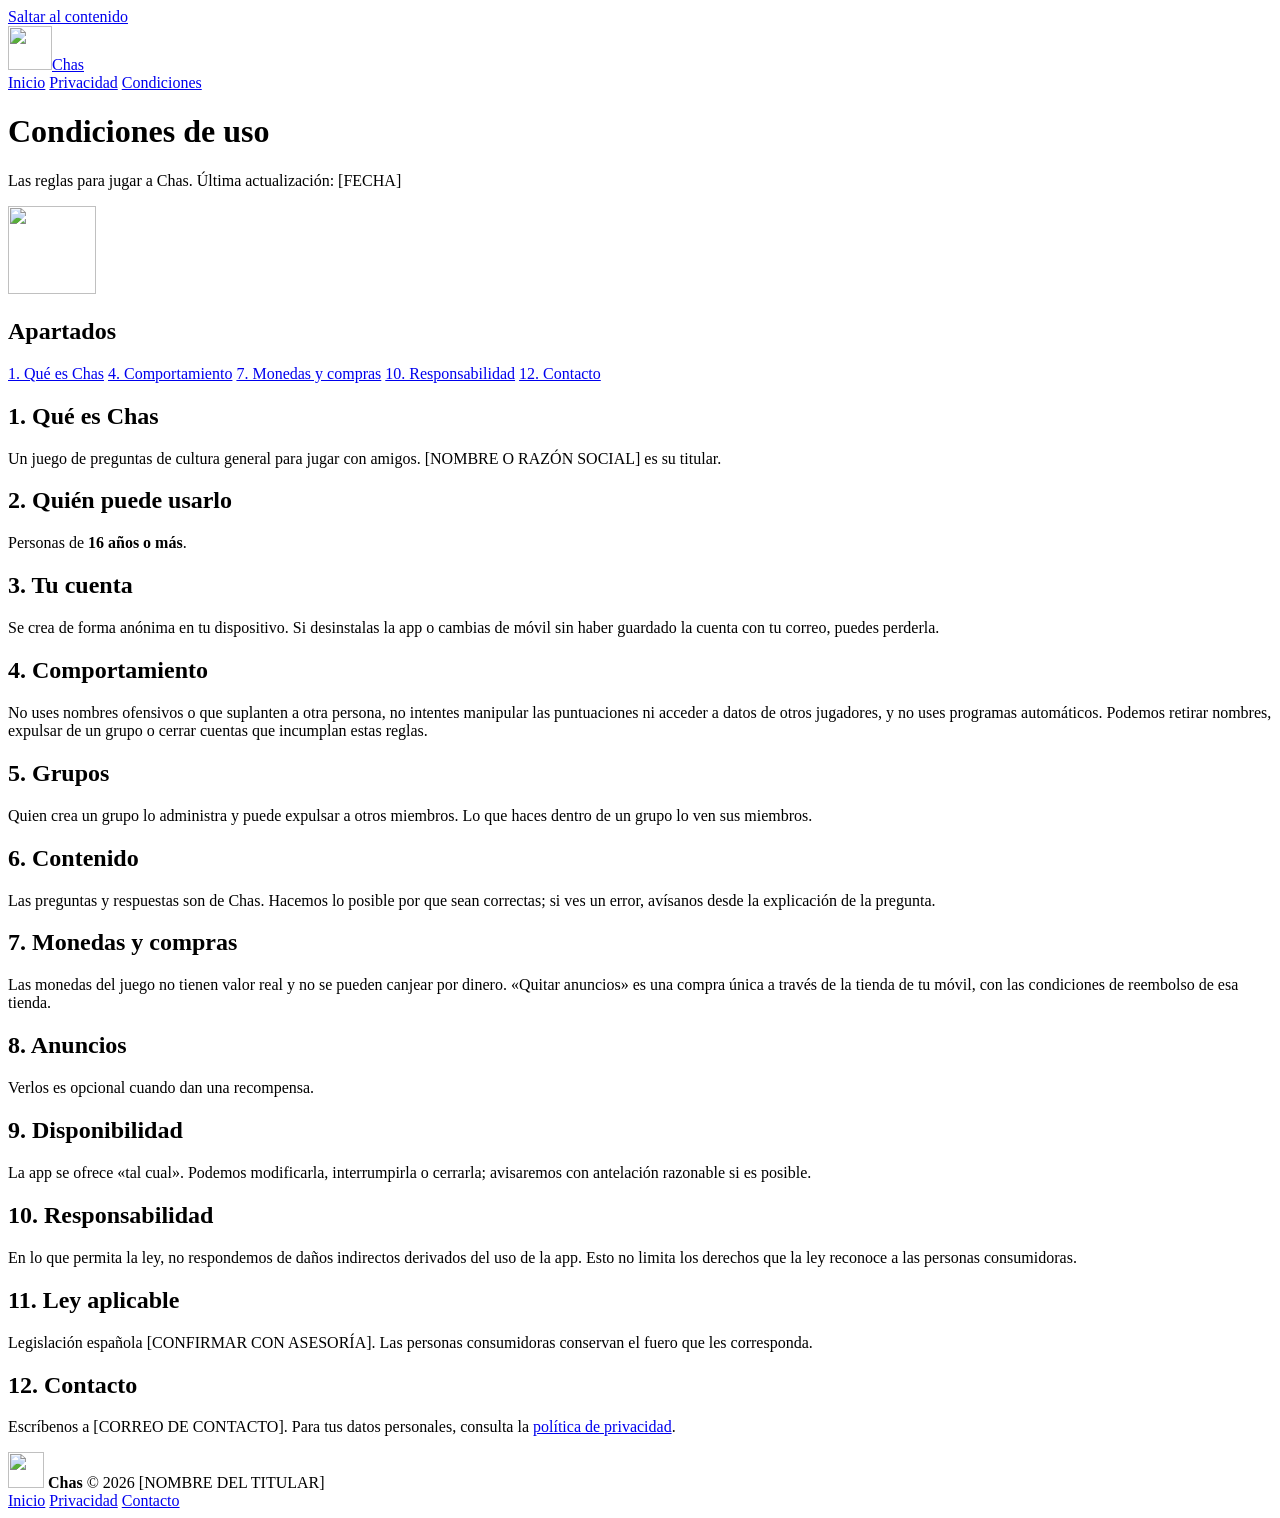
==== condiciones.html @ 776e6cb0 "Create condiciones.html" ====
<!doctype html>
<html lang="es">
<head>
<meta charset="utf-8">
<meta name="viewport" content="width=device-width, initial-scale=1">
<title>Condiciones de uso · Chas</title>
<meta name="description" content="Las reglas para jugar a Chas.">
<meta name="theme-color" content="#6C3BF4">
<link rel="icon" type="image/png" href="assets/favicon.png">
<link rel="apple-touch-icon" href="assets/chas-icon-180.png">
<link rel="preconnect" href="https://fonts.googleapis.com">
<link rel="preconnect" href="https://fonts.gstatic.com" crossorigin>
<link href="https://fonts.googleapis.com/css2?family=Baloo+2:wght@700;800&amp;family=Nunito:wght@400;700;800&amp;display=swap" rel="stylesheet">
<link rel="stylesheet" href="styles.css">
</head>
<body>
<a class="skip" href="#contenido">Saltar al contenido</a>

<header class="top">
  <div class="wrap">
    <nav class="nav" aria-label="Principal">
      <a class="brand" href="index.html"><img src="assets/chas-icon.png" alt="" width="44" height="44"><span>Chas</span></a>
      <div class="nav-links">
        <a href="index.html">Inicio</a>
        <a href="privacidad.html">Privacidad</a>
        <a href="condiciones.html" aria-current="page">Condiciones</a>
      </div>
    </nav>
    <div class="page-head">
      <h1>Condiciones de uso</h1>
      <p class="lead">Las reglas para jugar a Chas. Última actualización: <span class="ph">[FECHA]</span></p>
    </div>
  </div>
</header>

<main id="contenido" class="legal">
  <div class="wrap legal-grid">
    <nav class="side" aria-labelledby="apartados">
      <img class="side-img" src="assets/img/chas_pensando.webp" alt="" width="88" height="88">
      <h2 id="apartados">Apartados</h2>
      <div class="side-links">
        <a href="#c1">1. Qué es Chas</a>
        <a href="#c4">4. Comportamiento</a>
        <a href="#c7">7. Monedas y compras</a>
        <a href="#c10">10. Responsabilidad</a>
        <a href="#c12">12. Contacto</a>
      </div>
    </nav>

    <article class="doc">
      <h2 id="c1">1. Qué es Chas</h2>
      <p>Un juego de preguntas de cultura general para jugar con amigos. <span class="ph">[NOMBRE O RAZÓN SOCIAL]</span> es su titular.</p>

      <h2>2. Quién puede usarlo</h2>
      <p>Personas de <strong>16 años o más</strong>.</p>

      <h2>3. Tu cuenta</h2>
      <p>Se crea de forma anónima en tu dispositivo. Si desinstalas la app o cambias de móvil sin haber guardado la cuenta con tu correo, puedes perderla.</p>

      <h2 id="c4">4. Comportamiento</h2>
      <p>No uses nombres ofensivos o que suplanten a otra persona, no intentes manipular las puntuaciones ni acceder a datos de otros jugadores, y no uses programas automáticos. Podemos retirar nombres, expulsar de un grupo o cerrar cuentas que incumplan estas reglas.</p>

      <h2>5. Grupos</h2>
      <p>Quien crea un grupo lo administra y puede expulsar a otros miembros. Lo que haces dentro de un grupo lo ven sus miembros.</p>

      <h2>6. Contenido</h2>
      <p>Las preguntas y respuestas son de Chas. Hacemos lo posible por que sean correctas; si ves un error, avísanos desde la explicación de la pregunta.</p>

      <h2 id="c7">7. Monedas y compras</h2>
      <p>Las monedas del juego no tienen valor real y no se pueden canjear por dinero. «Quitar anuncios» es una compra única a través de la tienda de tu móvil, con las condiciones de reembolso de esa tienda.</p>

      <h2>8. Anuncios</h2>
      <p>Verlos es opcional cuando dan una recompensa.</p>

      <h2>9. Disponibilidad</h2>
      <p>La app se ofrece «tal cual». Podemos modificarla, interrumpirla o cerrarla; avisaremos con antelación razonable si es posible.</p>

      <h2 id="c10">10. Responsabilidad</h2>
      <p>En lo que permita la ley, no respondemos de daños indirectos derivados del uso de la app. Esto no limita los derechos que la ley reconoce a las personas consumidoras.</p>

      <h2>11. Ley aplicable</h2>
      <p>Legislación española <span class="ph">[CONFIRMAR CON ASESORÍA]</span>. Las personas consumidoras conservan el fuero que les corresponda.</p>

      <h2 id="c12">12. Contacto</h2>
      <p>Escríbenos a <span class="ph">[CORREO DE CONTACTO]</span>. Para tus datos personales, consulta la <a href="privacidad.html">política de privacidad</a>.</p>
    </article>
  </div>
</main>

<footer class="foot">
  <div class="wrap foot-row">
    <div class="foot-brand">
      <img src="assets/chas-icon.png" alt="" width="36" height="36">
      <strong>Chas</strong>
      <span>© <span data-year>2026</span> <span class="ph">[NOMBRE DEL TITULAR]</span></span>
    </div>
    <div class="foot-links">
      <a href="index.html">Inicio</a>
      <a href="privacidad.html">Privacidad</a>
      <a href="mailto:[CORREO DE CONTACTO]">Contacto</a>
    </div>
  </div>
</footer>

<script src="main.js"></script>
</body>
</html>
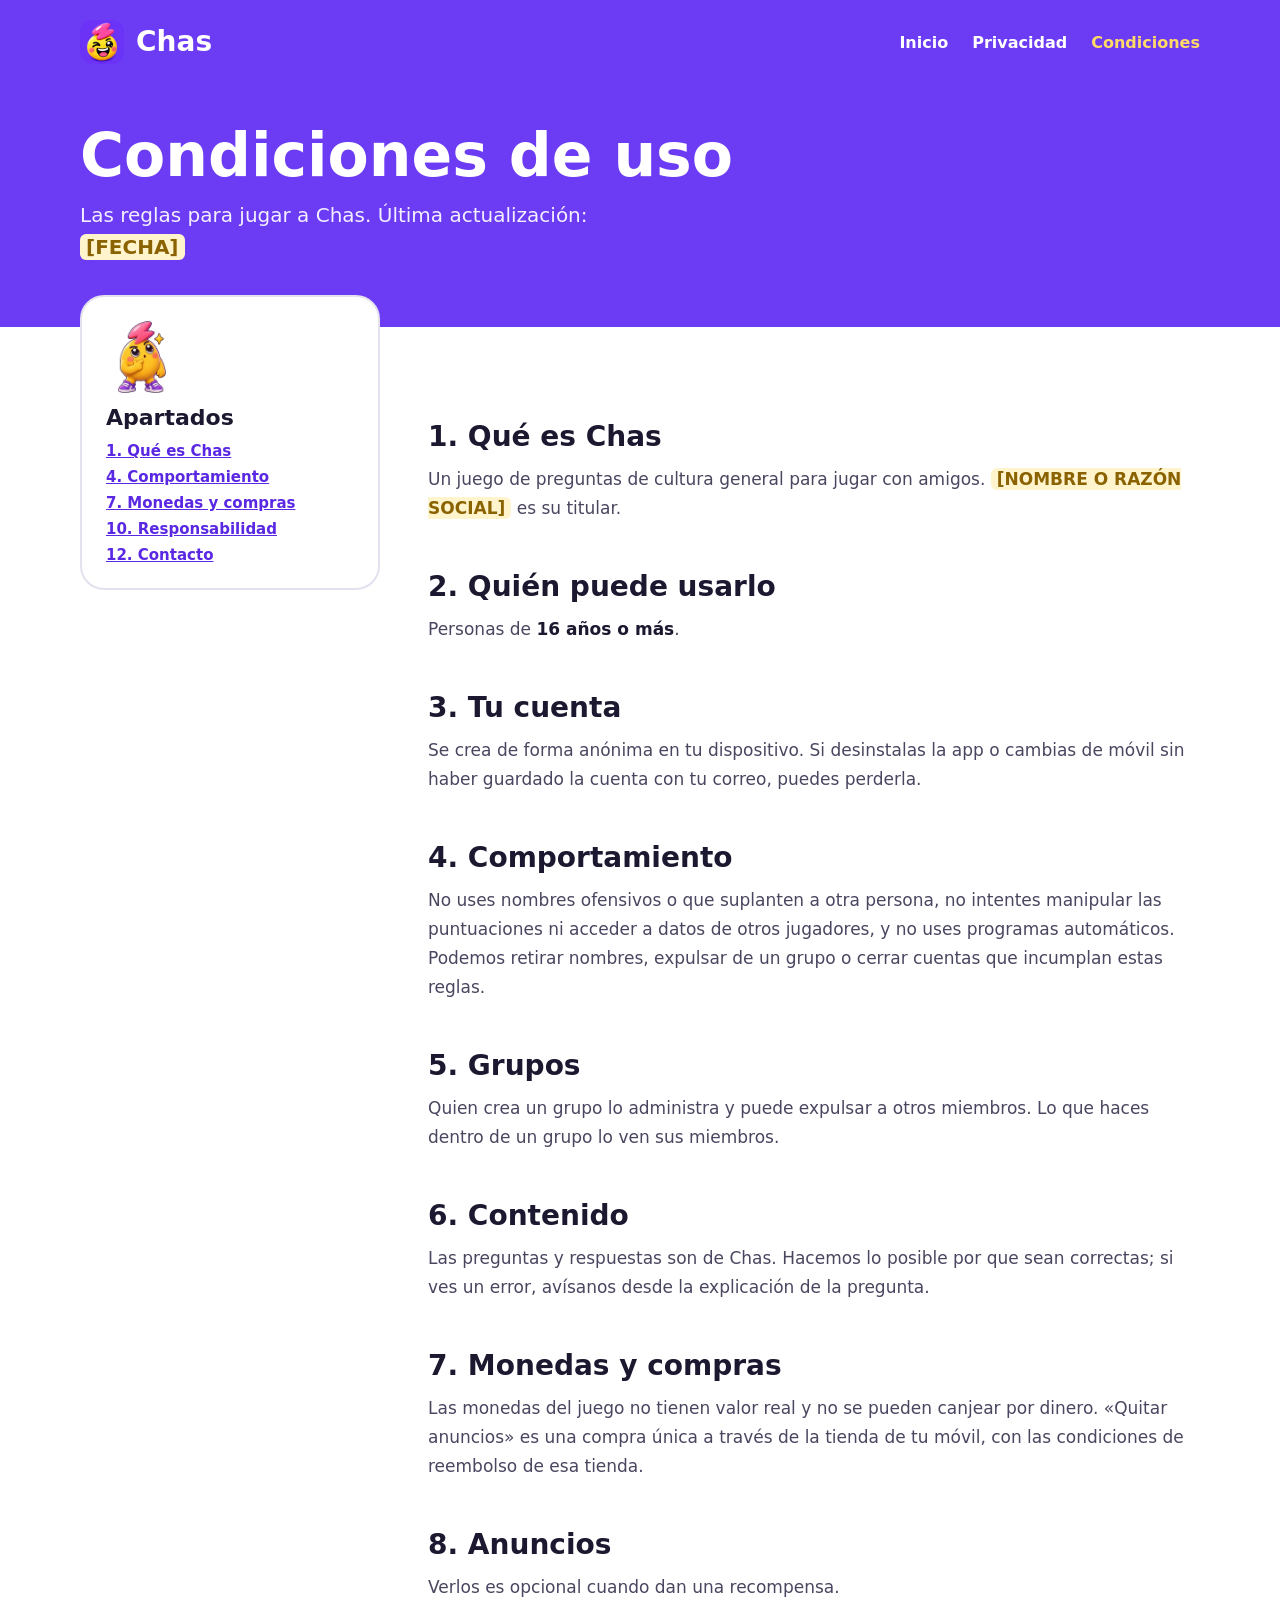
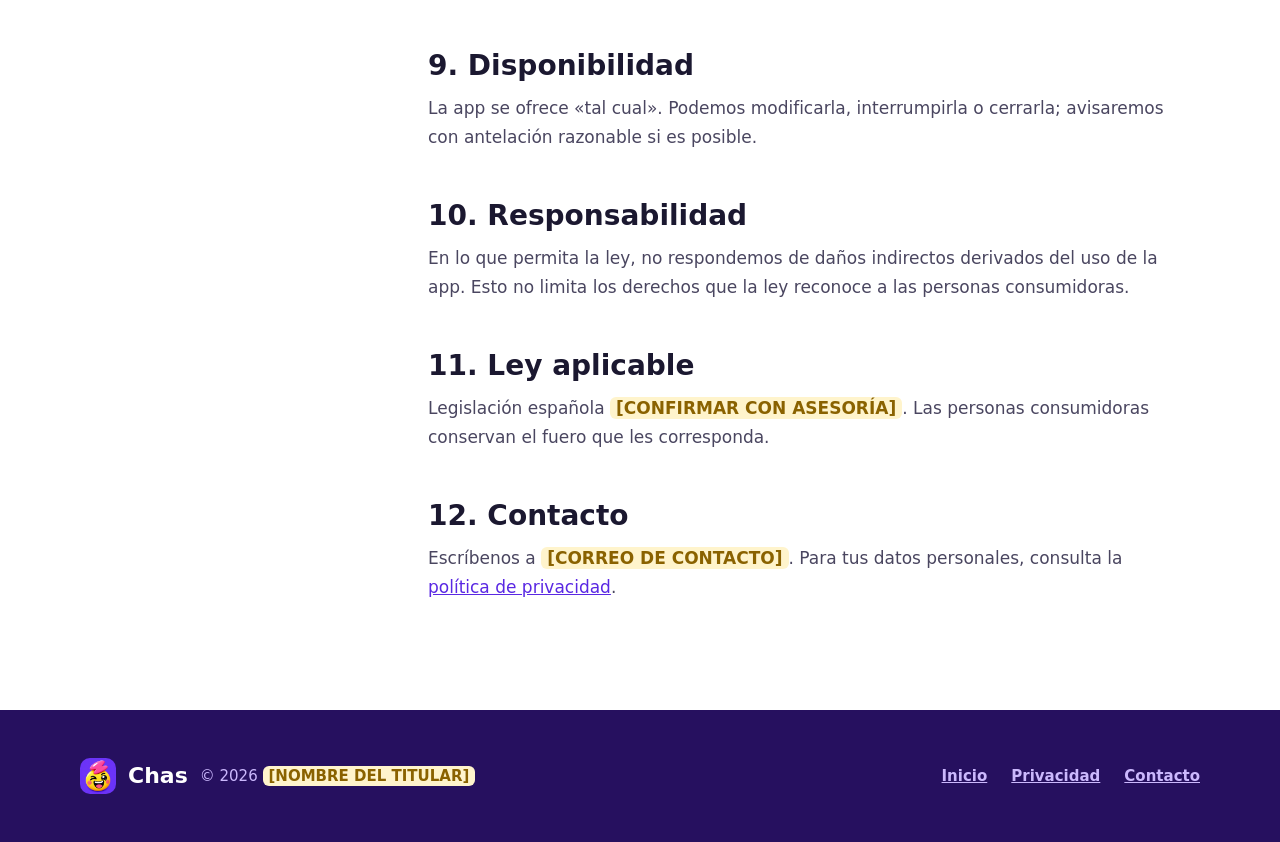
==== commit fcd7cb6b: "Update condiciones.html" ====
--- a/condiciones.html
+++ b/condiciones.html
@@ -48,6 +48,7 @@
     </nav>
 
     <article class="doc">
+      <br><br>
       <h2 id="c1">1. Qué es Chas</h2>
       <p>Un juego de preguntas de cultura general para jugar con amigos. <span class="ph">[NOMBRE O RAZÓN SOCIAL]</span> es su titular.</p>
 
--- a/styles.css
+++ b/styles.css
@@ -0,0 +1,169 @@
+/* Web de Chas · colores y tipos del Design System de la app (docs/DESIGN_SYSTEM.md). */
+:root {
+  --violet-50: #F3EFFF;
+  --violet-200: #CBB8FD;
+  --violet-300: #A88CFA;
+  --violet-500: #6C3BF4;
+  --violet-600: #5A28E3;
+  --violet-700: #4A1FC0;
+  --violet-800: #381791;
+  --violet-900: #26105F;
+  --spark-100: #FFF4CC;
+  --spark-300: #FFDA66;
+  --spark-500: #FFC21A;
+  --spark-600: #E5A500;
+  --spark-800: #8A6200;
+  --pink-50: #FDE7F1;
+  --pink-700: #A3245E;
+  --ink-900: #1B1830;
+  --ink-700: #4A4660;
+  --ink-500: #75718A;
+  --ink-200: #E4E1EE;
+  --ink-50: #F8F7FC;
+  --white: #FFFFFF;
+  --ok-bg: #E3F7EE;
+  --ok-fg: #0B5E3F;
+  --ok-line: #1E9E68;
+  --ko-bg: #FDE8EA;
+  --ko-fg: #8F1D2A;
+  --ko-line: #D6404E;
+  --display: 'Baloo 2', system-ui, sans-serif;
+  --ui: 'Nunito', system-ui, sans-serif;
+  --wrap: 1120px;
+}
+
+*, *::before, *::after { box-sizing: border-box; }
+html { scroll-behavior: smooth; }
+body { margin: 0; font-family: var(--ui); color: var(--ink-900); background: var(--white); -webkit-font-smoothing: antialiased; }
+img { max-width: 100%; display: block; }
+a { color: var(--violet-600); }
+a:hover { color: var(--violet-800); }
+:focus-visible { outline: 3px solid var(--violet-300); outline-offset: 3px; border-radius: 6px; }
+
+.wrap { max-width: var(--wrap); margin: 0 auto; }
+.skip { position: absolute; left: -999px; top: 8px; background: var(--white); padding: 8px 12px; border-radius: 8px; z-index: 10; }
+.skip:focus { left: 8px; }
+
+/* Cabecera */
+.top { background: var(--violet-500); color: var(--white); padding: 0 24px; }
+.nav { display: flex; flex-wrap: wrap; align-items: center; justify-content: space-between; gap: 16px; padding: 20px 0; }
+.brand { display: flex; align-items: center; gap: 12px; color: var(--white); text-decoration: none; }
+.brand:hover { color: var(--white); }
+.brand img { width: 44px; height: 44px; border-radius: 12px; }
+.brand span { font-family: var(--display); font-weight: 800; font-size: 28px; line-height: 1; }
+.nav-links { display: flex; flex-wrap: wrap; gap: 24px; font-weight: 700; font-size: 16px; }
+.nav-links a { color: var(--white); text-decoration: none; }
+.nav-links a:hover, .nav-links a[aria-current="page"] { color: var(--spark-300); }
+.nav-links a:hover { text-decoration: underline; }
+
+/* Portada */
+.hero { display: flex; flex-wrap: wrap; align-items: center; gap: 56px; padding: 56px 0 96px; }
+.hero-copy { flex: 1 1 420px; min-width: 0; display: flex; flex-direction: column; gap: 24px; }
+.pill { align-self: flex-start; background: var(--spark-500); color: var(--ink-900); font-weight: 800; font-size: 14px; letter-spacing: .04em; text-transform: uppercase; padding: 8px 14px; border-radius: 999px; }
+.hero h1 { margin: 0; font-family: var(--display); font-weight: 800; font-size: clamp(2.75rem, 6vw, 4.5rem); line-height: 1.02; letter-spacing: -.01em; }
+.lead { margin: 0; font-size: 1.25rem; line-height: 1.6; color: var(--violet-50); max-width: 34rem; }
+.actions { display: flex; flex-wrap: wrap; gap: 12px; padding-top: 8px; }
+
+.btn { display: inline-flex; align-items: center; justify-content: center; min-height: 52px; padding: 0 28px; font-family: inherit; font-weight: 800; font-size: 18px; text-decoration: none; border-radius: 16px; border: 0; cursor: pointer; transition: transform .08s ease, box-shadow .08s ease; }
+.btn:active { transform: translateY(3px); }
+.btn-spark { background: var(--spark-500); color: var(--ink-900); box-shadow: 0 4px 0 var(--spark-600); }
+.btn-spark:hover { color: var(--ink-900); }
+.btn-white { background: var(--white); color: var(--violet-600); box-shadow: 0 4px 0 var(--violet-200); }
+.btn-violet { background: var(--violet-500); color: var(--white); box-shadow: 0 4px 0 var(--violet-700); min-height: 48px; padding: 0 22px; font-size: 16px; border-radius: 14px; }
+.btn-violet:hover { color: var(--white); }
+.btn:active.btn-spark, .btn:active.btn-white, .btn:active.btn-violet { box-shadow: 0 1px 0 currentColor; }
+
+/* Pregunta de prueba */
+.quiz-wrap { flex: 1 1 380px; min-width: 0; display: flex; justify-content: center; }
+.quiz { width: 100%; max-width: 420px; background: var(--white); color: var(--ink-900); border-radius: 28px; padding: 24px; box-shadow: 0 6px 0 var(--violet-700); display: flex; flex-direction: column; gap: 16px; }
+.quiz-head { display: flex; align-items: center; justify-content: space-between; gap: 12px; }
+.quiz-tag { font-weight: 800; font-size: 14px; color: var(--ink-500); text-transform: uppercase; letter-spacing: .06em; }
+.quiz-head img { width: 56px; height: 56px; margin: -12px -8px -12px 0; }
+.quiz-q { margin: 0; font-weight: 700; font-size: 22px; line-height: 1.35; }
+.options { display: flex; flex-direction: column; gap: 10px; }
+.opt { display: flex; align-items: center; justify-content: space-between; gap: 12px; width: 100%; min-height: 52px; padding: 0 18px; font-family: inherit; font-weight: 700; font-size: 18px; text-align: left; border-radius: 14px; cursor: pointer; background: var(--white); color: var(--ink-900); border: 2px solid var(--ink-200); box-shadow: 0 3px 0 var(--ink-200); }
+.opt:hover:not(:disabled) { border-color: var(--violet-300); }
+.opt:disabled { cursor: default; }
+.opt.is-right { background: var(--ok-bg); color: var(--ok-fg); border-color: var(--ok-line); box-shadow: 0 3px 0 var(--ok-line); }
+.opt.is-wrong { background: var(--ko-bg); color: var(--ko-fg); border-color: var(--ko-line); box-shadow: 0 3px 0 var(--ko-line); }
+.opt.is-off { background: var(--ink-50); color: var(--ink-500); box-shadow: none; }
+.opt .mark { font-weight: 800; }
+.quiz-result { display: flex; flex-wrap: wrap; align-items: center; justify-content: space-between; gap: 12px; padding-top: 4px; }
+.quiz-result[hidden] { display: none; }
+.quiz-result p { margin: 0; font-weight: 700; font-size: 16px; color: var(--ink-700); }
+.btn-ghost { min-height: 44px; padding: 0 16px; border: 2px solid var(--ink-200); background: var(--white); color: var(--violet-600); font-family: inherit; font-weight: 800; font-size: 15px; border-radius: 12px; cursor: pointer; }
+
+/* Secciones */
+.section { padding: 96px 24px; }
+.section.tight { padding-top: 0; }
+.section-head { display: flex; flex-direction: column; gap: 12px; max-width: 40rem; margin-bottom: 48px; }
+.h2 { margin: 0; font-family: var(--display); font-weight: 800; font-size: clamp(2rem, 4vw, 3rem); line-height: 1.05; }
+.sub { margin: 0; font-size: 1.125rem; line-height: 1.6; color: var(--ink-700); }
+
+.steps { list-style: none; margin: 0; padding: 0; display: grid; grid-template-columns: repeat(auto-fit, minmax(240px, 1fr)); gap: 24px; }
+.step { background: var(--ink-50); border: 2px solid var(--ink-200); border-radius: 24px; padding: 28px; display: flex; flex-direction: column; gap: 12px; }
+.step-top { display: flex; align-items: center; justify-content: space-between; gap: 12px; }
+.step-top img { width: 72px; height: 72px; object-fit: contain; }
+.step-n { font-family: var(--display); font-weight: 800; font-size: 44px; line-height: 1; color: var(--violet-500); }
+.card-title { margin: 0; font-weight: 800; font-size: 20px; }
+.card-text { margin: 0; font-size: 16px; line-height: 1.6; color: var(--ink-700); }
+
+.features { display: grid; grid-template-columns: repeat(auto-fit, minmax(300px, 1fr)); gap: 24px; }
+.feature { border-radius: 24px; padding: 32px; display: flex; flex-direction: column; gap: 12px; }
+.feature .card-title { font-size: 22px; }
+.feature-img { width: 88px; height: 88px; object-fit: contain; margin: -8px 0 0 -6px; }
+.f-spark { background: var(--spark-100); }
+.f-violet { background: var(--violet-50); }
+.f-pink { background: var(--pink-50); }
+
+.cta { background: var(--spark-500); border-radius: 32px; box-shadow: 0 6px 0 var(--spark-600); padding: 56px 40px; display: flex; flex-wrap: wrap; align-items: center; justify-content: space-between; gap: 32px; }
+.cta-img { width: 160px; height: 160px; object-fit: contain; flex: 0 0 auto; margin: -24px 0 -24px -8px; }
+.cta-copy { flex: 1 1 420px; min-width: 0; display: flex; flex-direction: column; gap: 12px; }
+.cta .sub { color: var(--ink-900); }
+.stores { display: flex; flex-wrap: wrap; gap: 12px; }
+.store { display: inline-flex; align-items: center; min-height: 52px; padding: 0 24px; background: var(--ink-900); color: var(--white); font-weight: 800; font-size: 16px; border-radius: 16px; }
+
+/* Páginas legales */
+.page-head { padding: 40px 0 64px; display: flex; flex-direction: column; gap: 12px; max-width: 760px; }
+.page-head h1 { margin: 0; font-family: var(--display); font-weight: 800; font-size: clamp(2.5rem, 5vw, 3.75rem); line-height: 1.05; }
+.legal { padding: 0 24px 96px; }
+.legal-grid { display: flex; flex-wrap: wrap; gap: 48px; align-items: flex-start; }
+.side { flex: 1 1 240px; min-width: 0; max-width: 300px; margin-top: -32px; background: var(--white); border: 2px solid var(--ink-200); border-radius: 24px; padding: 24px; display: flex; flex-direction: column; gap: 12px; }
+.side-img { width: 72px; height: 72px; object-fit: contain; }
+.side h2 { margin: 0; font-family: var(--display); font-weight: 800; font-size: 22px; }
+.side ul { margin: 0; padding-left: 1.1rem; display: flex; flex-direction: column; gap: 10px; font-size: 15px; line-height: 1.5; color: var(--ink-700); }
+.side-links { display: flex; flex-direction: column; gap: 8px; font-size: 15px; font-weight: 700; }
+.doc { flex: 999 1 560px; min-width: 0; max-width: 760px; padding-top: 8px; }
+.doc h2 { font-family: var(--display); font-weight: 800; font-size: 1.75rem; line-height: 1.15; margin: 48px 0 12px; scroll-margin-top: 24px; }
+.doc h2:first-child { margin-top: 0; }
+.doc p, .doc li { font-size: 1.0625rem; line-height: 1.7; color: var(--ink-700); margin: 0 0 12px; }
+.doc ul { margin: 0 0 12px; padding-left: 1.25rem; }
+.doc strong { color: var(--ink-900); }
+.note { margin-top: 48px; background: var(--violet-50); border-radius: 20px; padding: 24px; display: flex; flex-wrap: wrap; align-items: center; justify-content: space-between; gap: 16px; }
+.note p { margin: 0; font-size: 16px; line-height: 1.6; color: var(--violet-800); font-weight: 700; }
+
+/* Datos por rellenar: se ven a propósito para no publicar la web con huecos. */
+.ph { background: var(--spark-100); color: var(--spark-800); font-weight: 700; padding: 1px 6px; border-radius: 6px; }
+
+/* Pie */
+.foot { background: var(--violet-900); color: var(--violet-200); padding: 48px 24px; }
+.foot-row { display: flex; flex-wrap: wrap; align-items: center; justify-content: space-between; gap: 24px; font-size: 15px; }
+.foot-brand { display: flex; flex-wrap: wrap; align-items: center; gap: 12px; }
+.foot-brand img { width: 36px; height: 36px; border-radius: 10px; }
+.foot-brand strong { font-family: var(--display); font-weight: 800; font-size: 22px; color: var(--white); }
+.foot-links { display: flex; flex-wrap: wrap; gap: 24px; font-weight: 700; }
+.foot a { color: var(--violet-200); }
+.foot a:hover { color: var(--white); }
+
+@media (max-width: 560px) {
+  .hero { gap: 40px; padding: 32px 0 64px; }
+  .section { padding: 64px 20px; }
+  .cta { padding: 36px 24px; }
+  .nav-links { gap: 16px; }
+  .side { max-width: none; }
+  .cta-img { width: 120px; height: 120px; margin: 0; }
+}
+@media (prefers-reduced-motion: reduce) {
+  html { scroll-behavior: auto; }
+  .btn { transition: none; }
+}
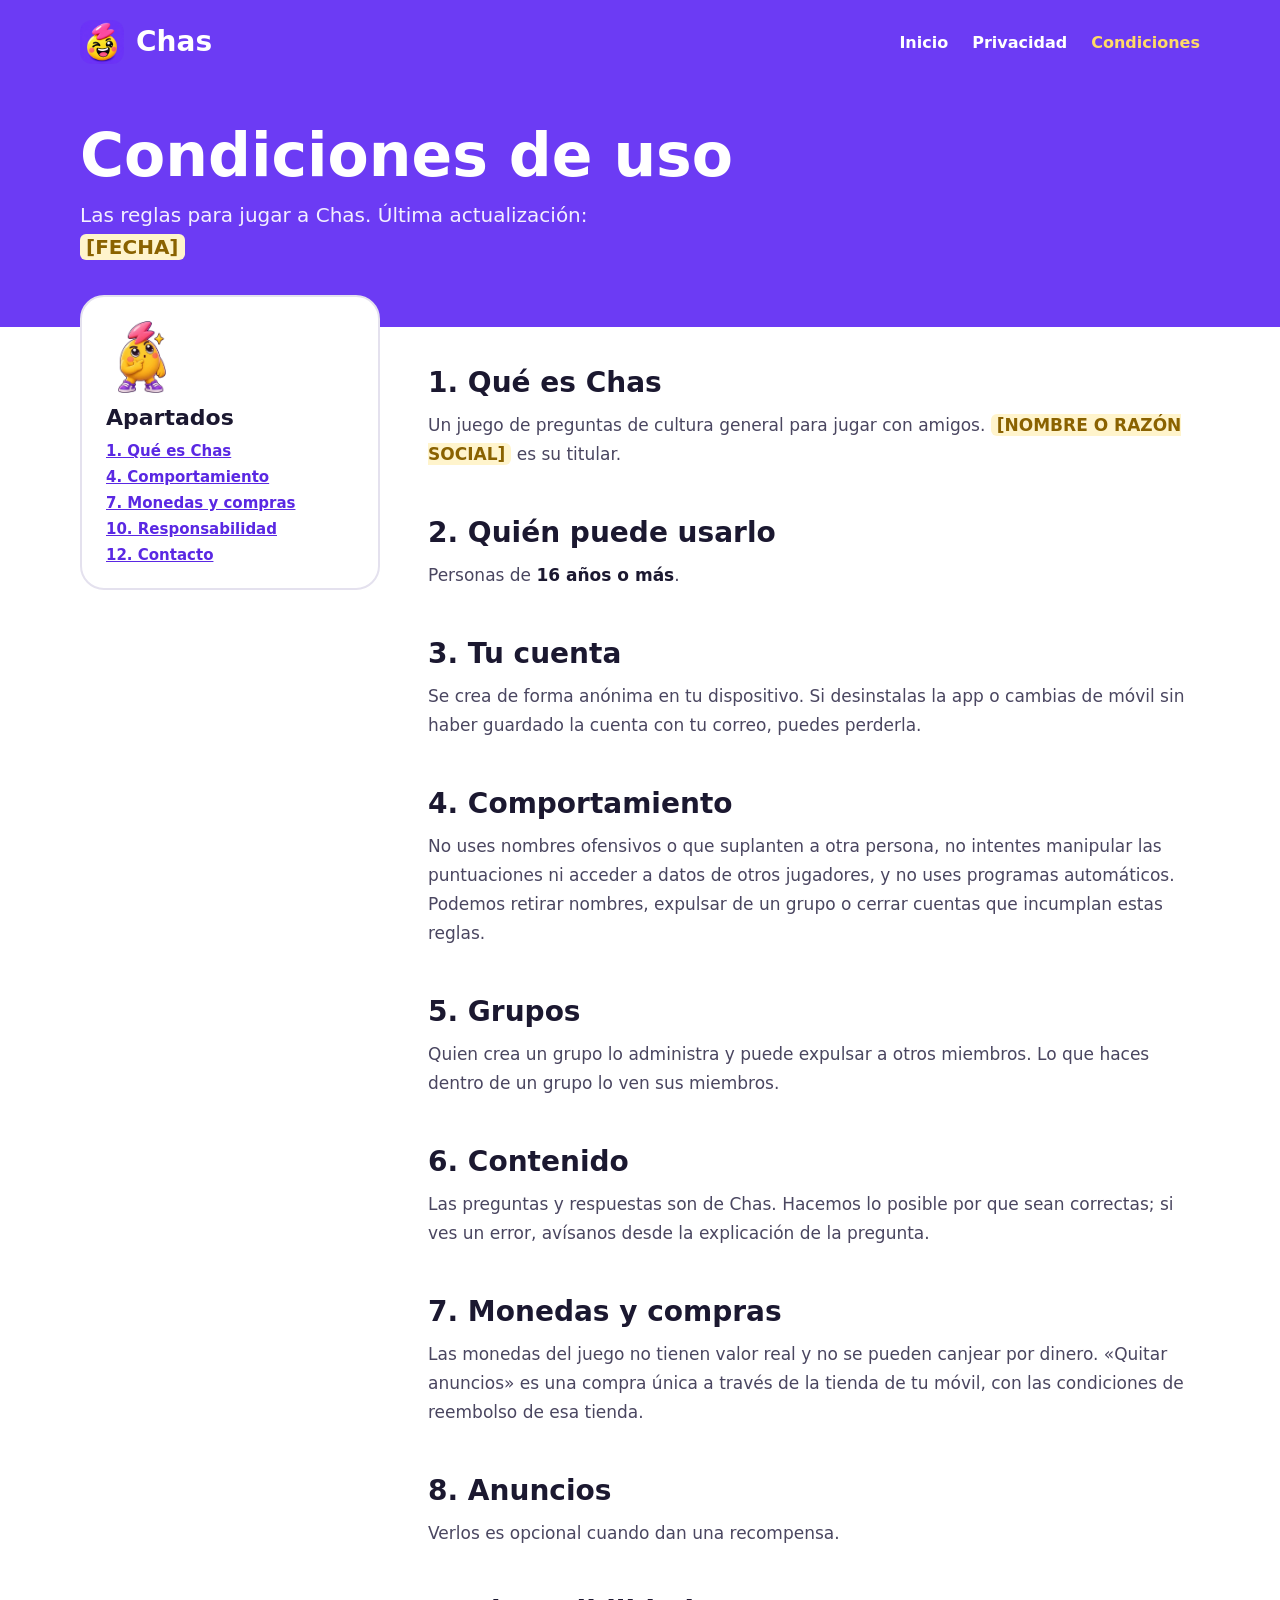
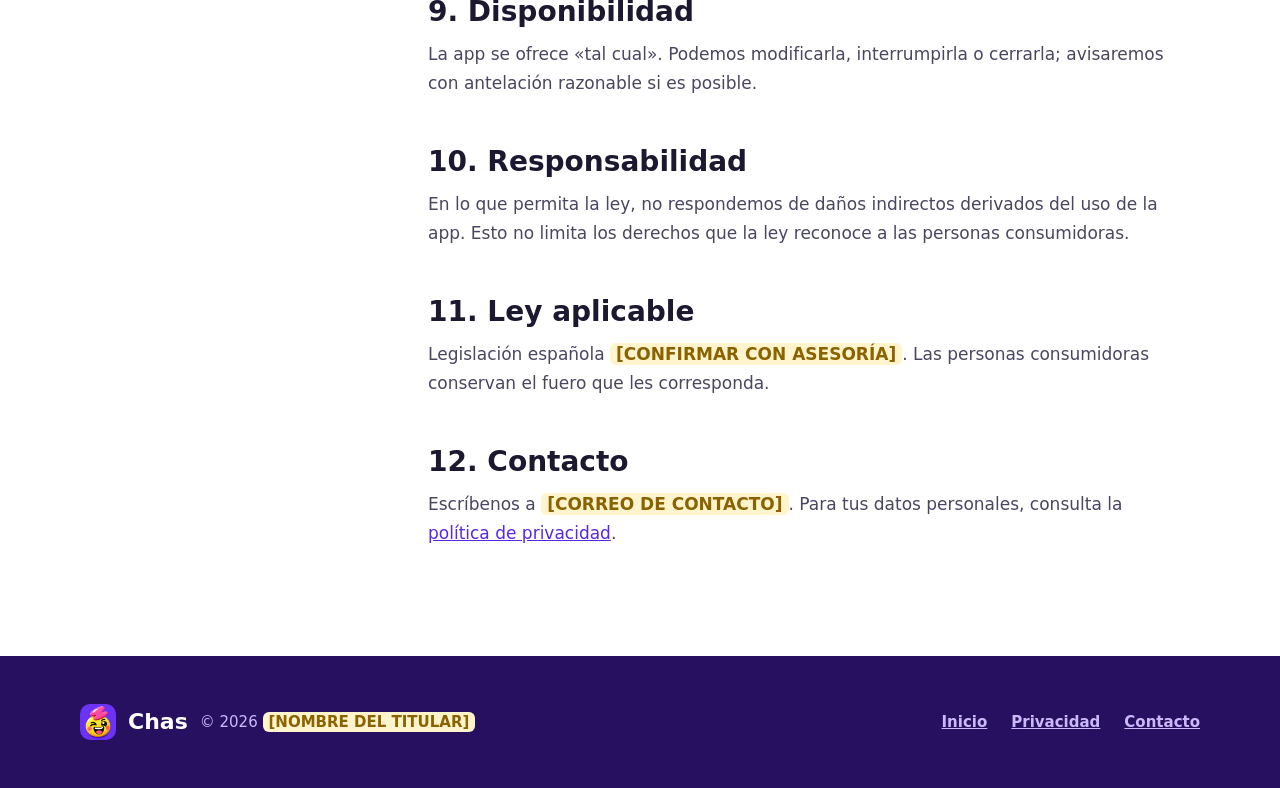
==== commit ca5c50f2: "Add files via upload" ====
--- a/condiciones.html
+++ b/condiciones.html
@@ -6,6 +6,7 @@
 <title>Condiciones de uso · Chas</title>
 <meta name="description" content="Las reglas para jugar a Chas.">
 <meta name="theme-color" content="#6C3BF4">
+<meta name="robots" content="noindex, nofollow"><!-- QUITAR al publicar la web de verdad -->
 <link rel="icon" type="image/png" href="assets/favicon.png">
 <link rel="apple-touch-icon" href="assets/chas-icon-180.png">
 <link rel="preconnect" href="https://fonts.googleapis.com">
@@ -48,7 +49,6 @@
     </nav>
 
     <article class="doc">
-      <br><br>
       <h2 id="c1">1. Qué es Chas</h2>
       <p>Un juego de preguntas de cultura general para jugar con amigos. <span class="ph">[NOMBRE O RAZÓN SOCIAL]</span> es su titular.</p>
 
--- a/styles.css
+++ b/styles.css
@@ -133,7 +133,7 @@
 .side h2 { margin: 0; font-family: var(--display); font-weight: 800; font-size: 22px; }
 .side ul { margin: 0; padding-left: 1.1rem; display: flex; flex-direction: column; gap: 10px; font-size: 15px; line-height: 1.5; color: var(--ink-700); }
 .side-links { display: flex; flex-direction: column; gap: 8px; font-size: 15px; font-weight: 700; }
-.doc { flex: 999 1 560px; min-width: 0; max-width: 760px; padding-top: 8px; }
+.doc { flex: 999 1 560px; min-width: 0; max-width: 760px; padding-top: 40px; }
 .doc h2 { font-family: var(--display); font-weight: 800; font-size: 1.75rem; line-height: 1.15; margin: 48px 0 12px; scroll-margin-top: 24px; }
 .doc h2:first-child { margin-top: 0; }
 .doc p, .doc li { font-size: 1.0625rem; line-height: 1.7; color: var(--ink-700); margin: 0 0 12px; }
@@ -167,3 +167,26 @@
   html { scroll-behavior: auto; }
   .btn { transition: none; }
 }
+
+/* Lista de espera */
+.sr { position: absolute; width: 1px; height: 1px; overflow: hidden; clip: rect(0 0 0 0); white-space: nowrap; }
+.hp { position: absolute; left: -9999px; width: 1px; height: 1px; opacity: 0; }
+.wait { display: flex; flex-direction: column; gap: 12px; width: 100%; max-width: 520px; }
+.wait-row { display: flex; flex-wrap: wrap; gap: 12px; }
+.wait-field { flex: 1 1 240px; min-width: 0; }
+.wait input[type="email"] { width: 100%; min-height: 52px; padding: 0 18px; border: 2px solid transparent; border-radius: 16px; background: var(--white); color: var(--ink-900); font-family: inherit; font-weight: 700; font-size: 18px; }
+.wait input[type="email"]::placeholder { color: var(--ink-500); font-weight: 400; }
+.wait input[type="email"]:focus-visible { outline: 3px solid var(--spark-300); outline-offset: 2px; }
+.wait-consent { display: flex; gap: 10px; align-items: flex-start; font-size: 14px; line-height: 1.4; cursor: pointer; }
+.wait-consent input { flex: none; width: 22px; height: 22px; margin: 0; accent-color: var(--violet-500); }
+.on-violet .wait-consent { color: var(--white); }
+.on-violet .wait-consent a { color: var(--spark-300); }
+.on-spark .wait-consent, .on-spark .wait-consent a { color: var(--ink-900); }
+.wait-msg { margin: 0; min-height: 1.4em; font-weight: 800; font-size: 15px; }
+.on-violet .wait-msg { color: var(--spark-300); }
+.on-spark .wait-msg { color: var(--ink-900); }
+.wait.is-done .wait-row, .wait.is-done .wait-consent { display: none; }
+.wait.is-done .wait-msg { font-size: 20px; }
+.wait button[disabled] { opacity: .6; cursor: progress; }
+.nav-cta { background: var(--spark-500); color: var(--ink-900) !important; padding: 8px 16px; border-radius: 12px; }
+.nav-cta:hover { text-decoration: none !important; color: var(--ink-900) !important; }
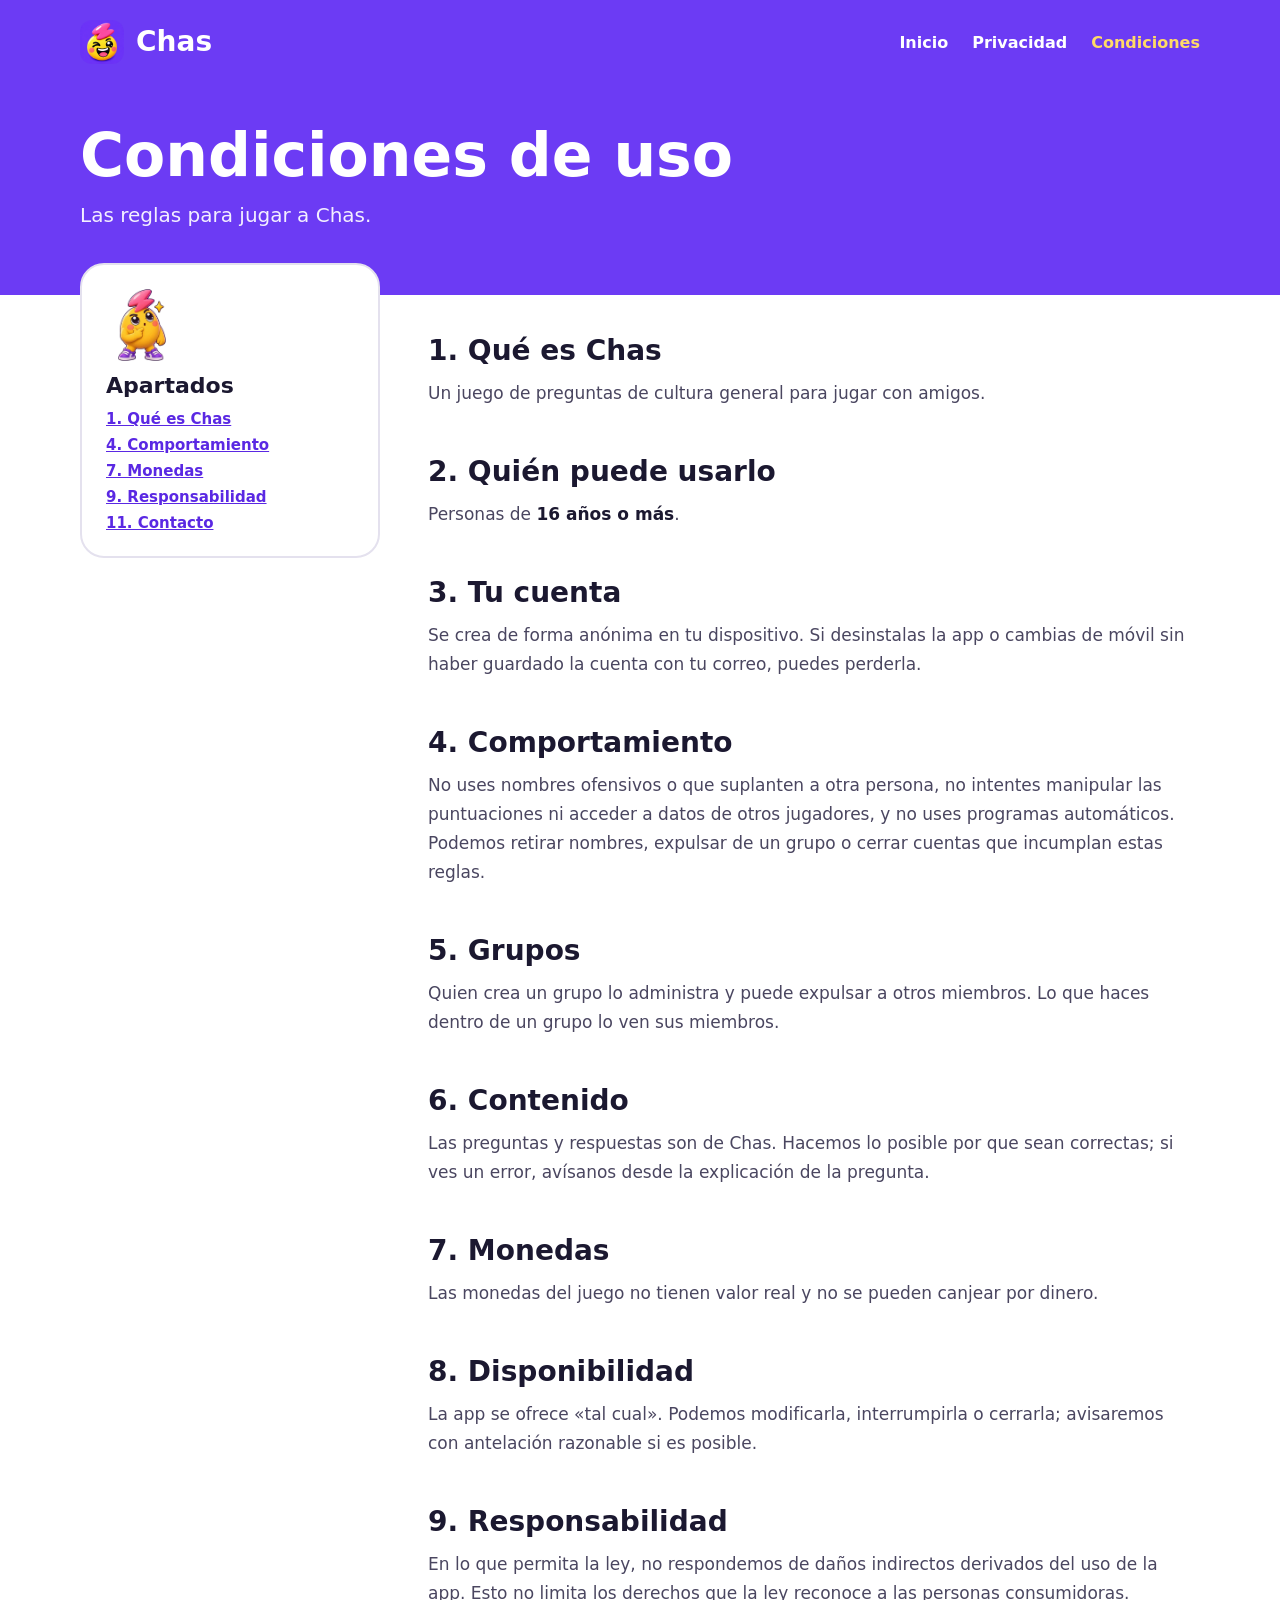
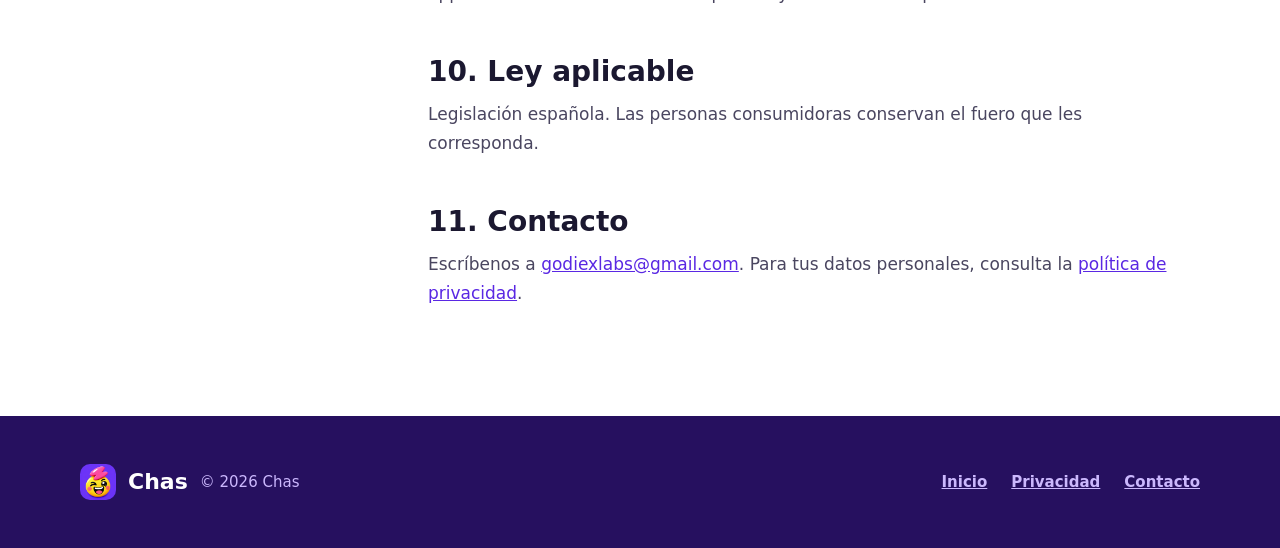
==== commit 13847b9c: "Add files via upload" ====
--- a/condiciones.html
+++ b/condiciones.html
@@ -29,7 +29,7 @@
     </nav>
     <div class="page-head">
       <h1>Condiciones de uso</h1>
-      <p class="lead">Las reglas para jugar a Chas. Última actualización: <span class="ph">[FECHA]</span></p>
+      <p class="lead">Las reglas para jugar a Chas.</p>
     </div>
   </div>
 </header>
@@ -42,15 +42,15 @@
       <div class="side-links">
         <a href="#c1">1. Qué es Chas</a>
         <a href="#c4">4. Comportamiento</a>
-        <a href="#c7">7. Monedas y compras</a>
-        <a href="#c10">10. Responsabilidad</a>
-        <a href="#c12">12. Contacto</a>
+        <a href="#c7">7. Monedas</a>
+        <a href="#c9">9. Responsabilidad</a>
+        <a href="#c11">11. Contacto</a>
       </div>
     </nav>
 
     <article class="doc">
       <h2 id="c1">1. Qué es Chas</h2>
-      <p>Un juego de preguntas de cultura general para jugar con amigos. <span class="ph">[NOMBRE O RAZÓN SOCIAL]</span> es su titular.</p>
+      <p>Un juego de preguntas de cultura general para jugar con amigos.</p>
 
       <h2>2. Quién puede usarlo</h2>
       <p>Personas de <strong>16 años o más</strong>.</p>
@@ -67,23 +67,20 @@
       <h2>6. Contenido</h2>
       <p>Las preguntas y respuestas son de Chas. Hacemos lo posible por que sean correctas; si ves un error, avísanos desde la explicación de la pregunta.</p>
 
-      <h2 id="c7">7. Monedas y compras</h2>
-      <p>Las monedas del juego no tienen valor real y no se pueden canjear por dinero. «Quitar anuncios» es una compra única a través de la tienda de tu móvil, con las condiciones de reembolso de esa tienda.</p>
+      <h2 id="c7">7. Monedas</h2>
+      <p>Las monedas del juego no tienen valor real y no se pueden canjear por dinero.</p>
 
-      <h2>8. Anuncios</h2>
-      <p>Verlos es opcional cuando dan una recompensa.</p>
-
-      <h2>9. Disponibilidad</h2>
+      <h2>8. Disponibilidad</h2>
       <p>La app se ofrece «tal cual». Podemos modificarla, interrumpirla o cerrarla; avisaremos con antelación razonable si es posible.</p>
 
-      <h2 id="c10">10. Responsabilidad</h2>
+      <h2 id="c9">9. Responsabilidad</h2>
       <p>En lo que permita la ley, no respondemos de daños indirectos derivados del uso de la app. Esto no limita los derechos que la ley reconoce a las personas consumidoras.</p>
 
-      <h2>11. Ley aplicable</h2>
-      <p>Legislación española <span class="ph">[CONFIRMAR CON ASESORÍA]</span>. Las personas consumidoras conservan el fuero que les corresponda.</p>
+      <h2>10. Ley aplicable</h2>
+      <p>Legislación española. Las personas consumidoras conservan el fuero que les corresponda.</p>
 
-      <h2 id="c12">12. Contacto</h2>
-      <p>Escríbenos a <span class="ph">[CORREO DE CONTACTO]</span>. Para tus datos personales, consulta la <a href="privacidad.html">política de privacidad</a>.</p>
+      <h2 id="c11">11. Contacto</h2>
+      <p>Escríbenos a <a href="mailto:godiexlabs@gmail.com">godiexlabs@gmail.com</a>. Para tus datos personales, consulta la <a href="privacidad.html">política de privacidad</a>.</p>
     </article>
   </div>
 </main>
@@ -93,12 +90,12 @@
     <div class="foot-brand">
       <img src="assets/chas-icon.png" alt="" width="36" height="36">
       <strong>Chas</strong>
-      <span>© <span data-year>2026</span> <span class="ph">[NOMBRE DEL TITULAR]</span></span>
+      <span>© <span data-year>2026</span> Chas</span>
     </div>
     <div class="foot-links">
       <a href="index.html">Inicio</a>
       <a href="privacidad.html">Privacidad</a>
-      <a href="mailto:[CORREO DE CONTACTO]">Contacto</a>
+      <a href="mailto:godiexlabs@gmail.com">Contacto</a>
     </div>
   </div>
 </footer>
